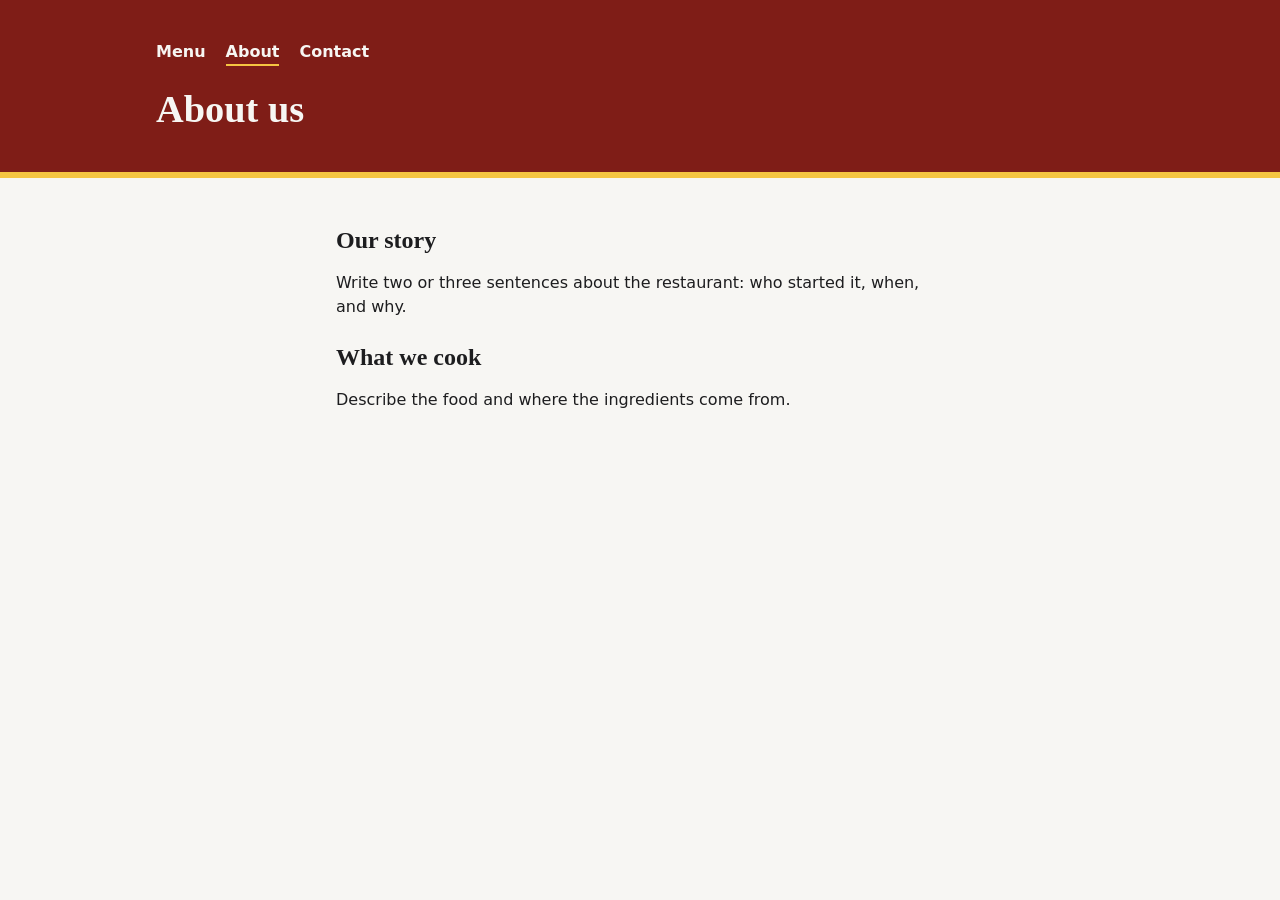
==== about.html @ f203fd42 "Add files via upload" ====
<!DOCTYPE html>
<html lang="en">
<head>
  <meta charset="UTF-8">
  <meta name="viewport" content="width=device-width, initial-scale=1">
  <title>About: Mama Pili’s Kitchen</title>
  <link rel="stylesheet" href="style.css">
</head>
<body>
  <header class="hero">
    <div class="wrap">
      <nav class="nav" aria-label="Main">
        <a href="index.html">Menu</a>
        <a href="about.html" aria-current="page">About</a>
        <a href="contact.html">Contact</a>
      </nav>
      <h1>About us</h1>
    </div>
  </header>
  <main class="wrap page">
    <h2>Our story</h2>
    <p>Write two or three sentences about the restaurant: who started it, when, and why.</p>
    <h2>What we cook</h2>
    <p>Describe the food and where the ingredients come from.</p>
  </main>
</body>
</html>
---- style.css ----
/* ===== Colours and fonts: change these first and watch the page update ===== */
:root {
   --ink: #1d1d1f;
  --leaf: #b3261e;
  --leaf-dark: #7f1d17;
  --sun: #f5c542;
  --sun-dark: #e0ad22;
  --paper: #f7f6f3;
  --line: #dddad3;
  --muted: #5d5a54;
  --display: Georgia, "Times New Roman", serif;
  --body: system-ui, -apple-system, "Segoe UI", Roboto, sans-serif;
}

/* ===== Base ===== */
* { box-sizing: border-box; }

body {
  margin: 0;
  padding-bottom: 4rem;            /* room for the phone cart bar */
  font-family: var(--body);
  color: var(--ink);
  background: var(--paper);
  line-height: 1.5;
}

h1, h2, h3 { font-family: var(--display); line-height: 1.2; }
[hidden] { display: none !important; }

.wrap {
  max-width: 1000px;
  margin: 0 auto;
  padding: 0 1rem;
}

/* ===== Header ===== */
.hero {
  background: var(--leaf-dark);
  color: var(--paper);
  padding: 2.5rem 0 2rem;
  border-bottom: 6px solid var(--sun);
}
.hero h1 { margin: 0 0 0.5rem; font-size: 2.4rem; }
.hero p { margin: 0.25rem 0; max-width: 34rem; }
.hours { opacity: 0.85; font-size: 0.95rem; }

/* ===== Page layout: one column on phones ===== */
.layout {
  display: grid;
  gap: 2rem;
  padding-top: 1rem;
  padding-bottom: 2rem;
}

/* ===== Menu ===== */
#menu h2 {
  margin: 1.5rem 0 0.25rem;
  padding-bottom: 0.3rem;
  border-bottom: 2px solid var(--ink);
  font-size: 1.5rem;
}

.item {
  display: flex;
  justify-content: space-between;
  align-items: center;
  gap: 1rem;
  padding: 0.9rem 0;
  border-bottom: 1px solid var(--line);
}
.item > img {
  width: 5rem;
  height: 5rem;
  flex: 0 0 5rem;
  object-fit: cover;
  border-radius: 6px;
}
.item .info { flex: 1; min-width: 0; }
.item h3 { margin: 0; font-size: 1.1rem; }
.item p { margin: 0.2rem 0 0; color: var(--muted); font-size: 0.92rem; max-width: 30rem; }

.buy { display: flex; flex-direction: column; align-items: flex-end; gap: 0.3rem; }
.price { font-weight: 700; white-space: nowrap; }

button { font: inherit; cursor: pointer; border: 0; border-radius: 6px; }

.add {
  padding: 0.5rem 1rem;
  background: var(--sun);
  color: var(--ink);
  font-weight: 700;
}
.add:hover { background: var(--sun-dark); }

/* ===== Order panel ===== */
.order {
  background: #fff;
  border: 2px solid var(--ink);
  border-radius: 6px;
  padding: 1rem 1.25rem 1.25rem;
  height: fit-content;
}
.order h2 { margin: 0 0 0.75rem; font-size: 1.4rem; }

.type { border: 0; padding: 0; margin: 0 0 0.75rem; }
.type legend { font-weight: 700; padding: 0; margin-bottom: 0.25rem; }
.type label { display: inline-block; margin-right: 1.25rem; }

#cart-items { list-style: none; margin: 0; padding: 0; }
#cart-items li {
  display: flex;
  justify-content: space-between;
  align-items: center;
  gap: 0.5rem;
  padding: 0.5rem 0;
  border-bottom: 1px solid var(--line);
}
#cart-items .empty { color: var(--muted); }

.qty button {
  width: 1.9rem;
  height: 1.9rem;
  background: var(--line);
  font-weight: 700;
}

#fee-note { margin: 0.5rem 0 0; color: var(--muted); font-size: 0.9rem; }
.total { font-size: 1.2rem; margin: 0.75rem 0 1rem; }

.order label { display: block; margin-bottom: 0.75rem; font-weight: 600; }
.order input[type="text"],
.order input[type="tel"] {
  display: block;
  width: 100%;
  margin-top: 0.25rem;
  padding: 0.6rem;
  font: inherit;
  border: 1px solid var(--muted);
  border-radius: 6px;
}

#send {
  width: 100%;
  padding: 0.8rem;
  background: var(--leaf);
  color: #fff;
  font-weight: 700;
}
#send:hover { background: var(--leaf-dark); }

#message { min-height: 1.5rem; margin: 0.6rem 0 0; color: #a4261c; font-weight: 600; }

/* ===== Keyboard focus ===== */
button:focus-visible,
input:focus-visible,
a:focus-visible {
  outline: 3px solid var(--sun-dark);
  outline-offset: 2px;
}

/* ===== Footer and phone cart bar ===== */
footer { padding-bottom: 1.5rem; color: var(--muted); font-size: 0.92rem; }

.cart-bar {
  position: fixed;
  left: 0;
  right: 0;
  bottom: 0;
  padding: 0.9rem 1rem;
  background: var(--ink);
  color: var(--paper);
  text-align: center;
  font-weight: 700;
  text-decoration: none;
}

/* ===== Wider screens: menu on the left, order panel on the right ===== */
@media (min-width: 800px) {
  body { padding-bottom: 0; }
  .layout { grid-template-columns: 1fr 340px; align-items: start; }
  .order { position: sticky; top: 1rem; }
  .cart-bar { display: none; }
}
.filters { display: flex; flex-wrap: wrap; gap: 0.5rem; margin-top: 1rem; }
.filters button {
  padding: 0.45rem 1rem;
  background: #fff;
  color: var(--ink);
  border: 2px solid var(--ink);
  font-weight: 600;
}
.filters button.active { background: var(--ink); color: var(--paper); }
.order textarea {
  display: block;
  width: 100%;
  margin-top: 0.25rem;
  padding: 0.6rem;
  font: inherit;
  border: 1px solid var(--muted);
  border-radius: 6px;
  resize: vertical;
} 
.status {
  display: inline-block;
  margin: 0.5rem 0 0;
  padding: 0.3rem 0.8rem;
  border-radius: 999px;
  font-weight: 700;
  font-size: 0.9rem;
}
.status.open { background: var(--sun); color: var(--ink); }
.status.closed { background: #fff; color: #8a1f17; }
.nav { display: flex; gap: 1.25rem; margin-bottom: 1.25rem; }
.nav a {
  color: var(--paper);
  text-decoration: none;
  font-weight: 600;
  border-bottom: 2px solid transparent;
}
.nav a:hover,
.nav a[aria-current="page"] { border-bottom-color: var(--sun); }

.page { display: block; max-width: 40rem; padding-top: 1.5rem; padding-bottom: 2rem; }
.page h2 { margin: 1.5rem 0 0.25rem; }
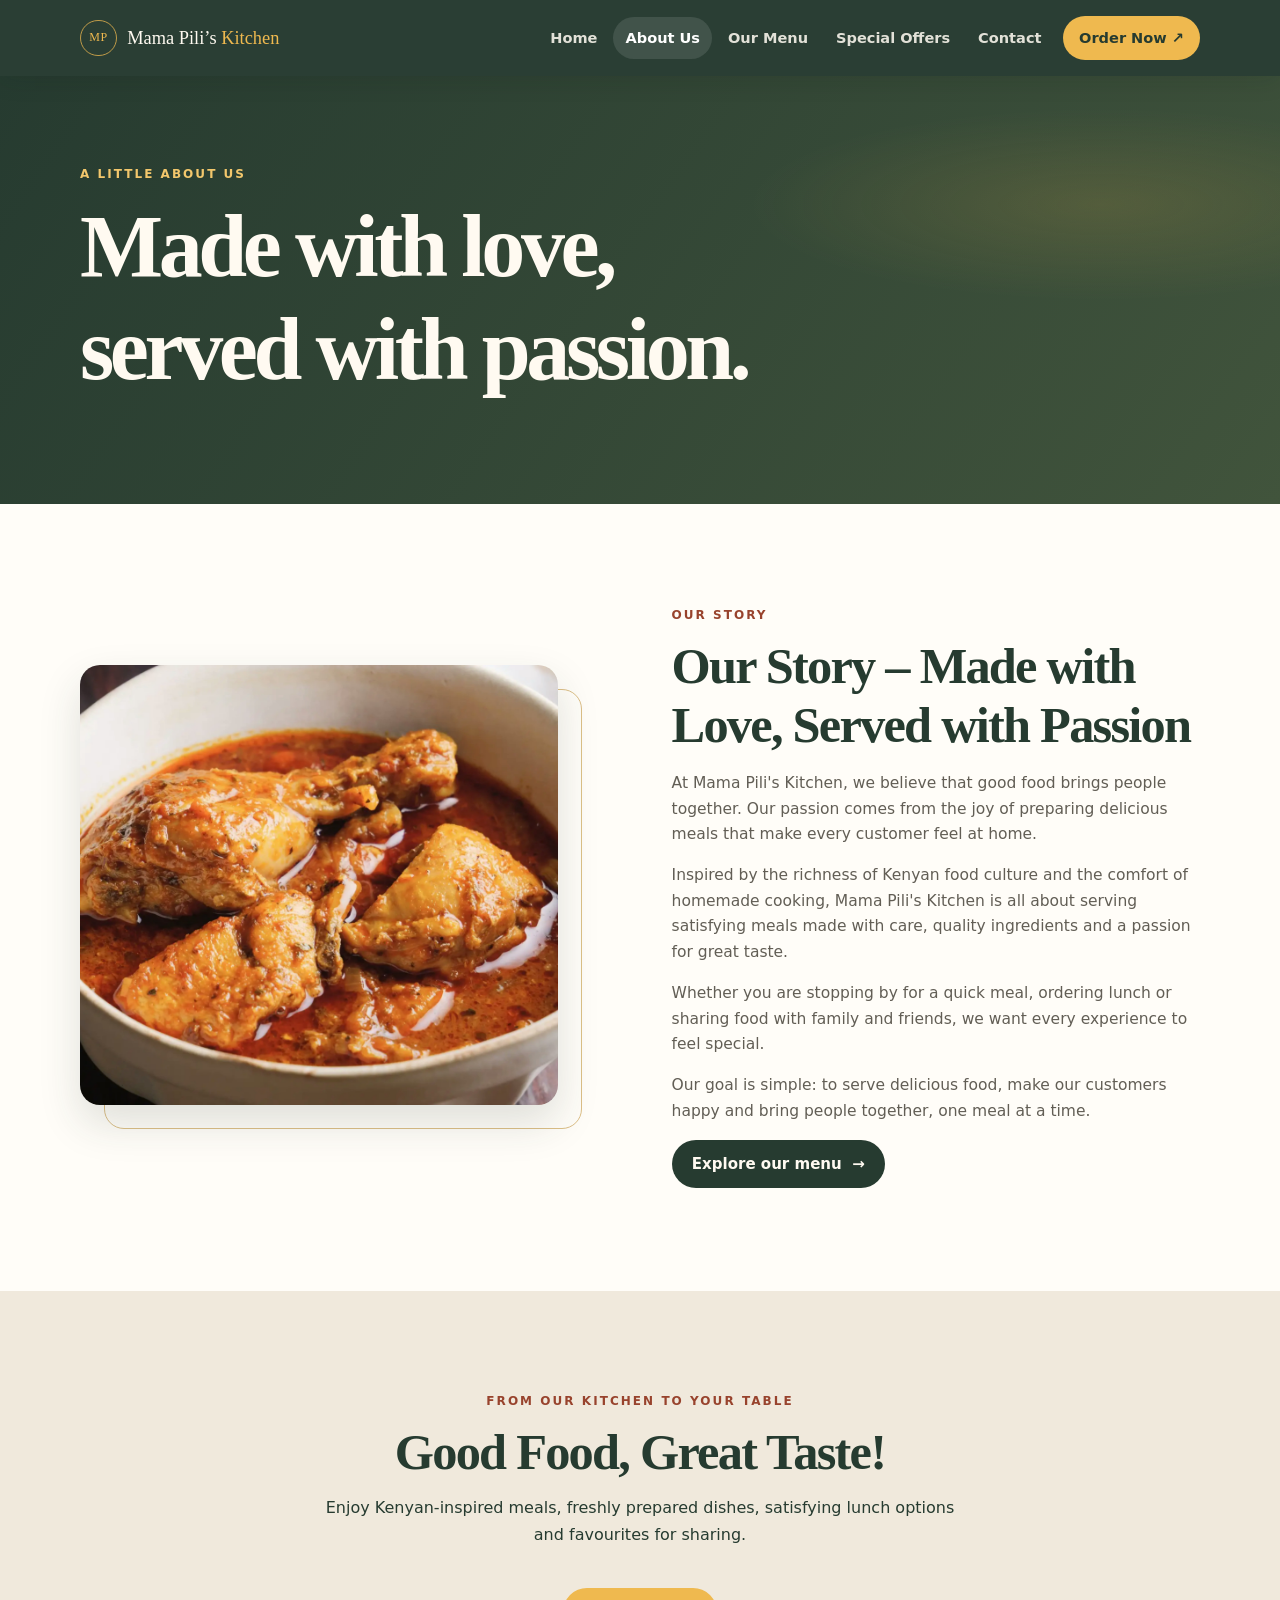
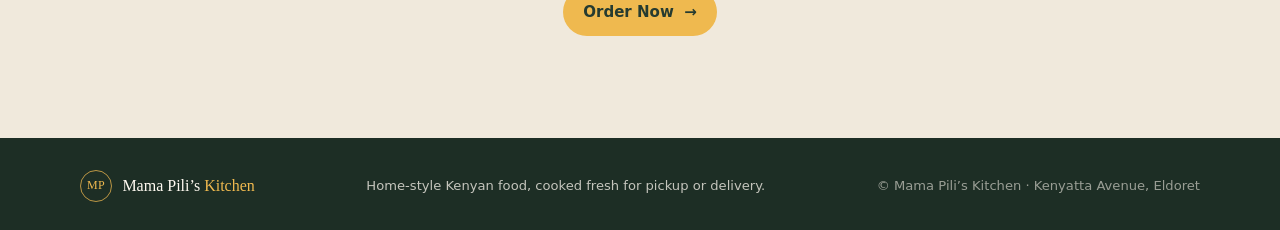
==== commit 20509a4a: "Add files via upload" ====
--- a/about.html
+++ b/about.html
@@ -3,25 +3,47 @@
 <head>
   <meta charset="UTF-8">
   <meta name="viewport" content="width=device-width, initial-scale=1">
-  <title>About: Mama Pili’s Kitchen</title>
+  <meta name="theme-color" content="#263b30">
+  <title>Our Story | Mama Pili’s Kitchen</title>
   <link rel="stylesheet" href="style.css">
 </head>
 <body>
-  <header class="hero">
-    <div class="wrap">
-      <nav class="nav" aria-label="Main">
-        <a href="index.html">Menu</a>
-        <a href="about.html" aria-current="page">About</a>
-        <a href="contact.html">Contact</a>
+  <div class="nav-shell">
+    <div class="wrap nav-wrap">
+      <a class="brand" href="index.html#home" aria-label="Mama Pili's Kitchen home"><span class="brand-mark" aria-hidden="true">MP</span><span>Mama Pili’s <strong>Kitchen</strong></span></a>
+      <button class="nav-toggle" type="button" aria-expanded="false" aria-controls="main-nav" aria-label="Open navigation"><span></span><span></span><span></span></button>
+      <nav class="nav" id="main-nav" aria-label="Main navigation">
+        <a href="index.html#home">Home</a><a href="index.html#about" aria-current="page">About Us</a><a href="index.html#menu">Our Menu</a><a href="index.html#offers">Special Offers</a><a href="index.html#contact">Contact</a><a class="nav-order" href="index.html#order">Order Now <span aria-hidden="true">↗</span></a>
       </nav>
-      <h1>About us</h1>
     </div>
+  </div>
+  <header class="subpage-header">
+    <div class="wrap subpage-title"><p class="eyebrow">A little about us</p><h1>Made with love,<br>served with passion.</h1></div>
   </header>
-  <main class="wrap page">
-    <h2>Our story</h2>
-    <p>Write two or three sentences about the restaurant: who started it, when, and why.</p>
-    <h2>What we cook</h2>
-    <p>Describe the food and where the ingredients come from.</p>
+  <main>
+    <section class="section story-section">
+      <div class="wrap story-grid">
+        <div class="story-photo"><img src="images/chicken-stew.jpg.jpg" alt="Home-style chicken stew, freshly prepared"></div>
+        <div class="story-copy">
+          <p class="eyebrow eyebrow-dark">Our story</p>
+          <h2>Our Story – Made with Love, Served with Passion</h2>
+          <p>At Mama Pili's Kitchen, we believe that good food brings people together. Our passion comes from the joy of preparing delicious meals that make every customer feel at home.</p>
+          <p>Inspired by the richness of Kenyan food culture and the comfort of homemade cooking, Mama Pili's Kitchen is all about serving satisfying meals made with care, quality ingredients and a passion for great taste.</p>
+          <p>Whether you are stopping by for a quick meal, ordering lunch or sharing food with family and friends, we want every experience to feel special.</p>
+          <p>Our goal is simple: to serve delicious food, make our customers happy and bring people together, one meal at a time.</p>
+          <a class="button button-dark" href="index.html#menu">Explore our menu <span aria-hidden="true">→</span></a>
+        </div>
+      </div>
+    </section>
+    <section class="about-food section">
+      <div class="wrap section-heading centered">
+        <p class="eyebrow eyebrow-dark">From our kitchen to your table</p><h2>Good Food, Great Taste!</h2>
+        <p>Enjoy Kenyan-inspired meals, freshly prepared dishes, satisfying lunch options and favourites for sharing.</p>
+        <a class="button button-primary" href="index.html#order">Order Now <span aria-hidden="true">→</span></a>
+      </div>
+    </section>
   </main>
+  <footer class="site-footer"><div class="wrap footer-inner"><a class="brand footer-brand" href="index.html#home"><span class="brand-mark" aria-hidden="true">MP</span><span>Mama Pili’s <strong>Kitchen</strong></span></a><p>Home-style Kenyan food, cooked fresh for pickup or delivery.</p><p class="copyright">© Mama Pili’s Kitchen · Kenyatta Avenue, Eldoret</p></div></footer>
+  <script src="script.js"></script>
 </body>
-</html>+</html>
--- a/style.css
+++ b/style.css
@@ -1,224 +1,350 @@
-/* ===== Colours and fonts: change these first and watch the page update ===== */
 :root {
-   --ink: #1d1d1f;
-  --leaf: #b3261e;
-  --leaf-dark: #7f1d17;
-  --sun: #f5c542;
-  --sun-dark: #e0ad22;
-  --paper: #f7f6f3;
-  --line: #dddad3;
-  --muted: #5d5a54;
+  --ink: #263b30;
+  --ink-soft: #3e5144;
+  --leaf: #c65a35;
+  --leaf-dark: #98432d;
+  --sun: #efb94f;
+  --paper: #f8f4ec;
+  --paper-deep: #f0e9dc;
+  --white: #fffdf8;
+  --line: #e6ddce;
+  --muted: #716b60;
   --display: Georgia, "Times New Roman", serif;
-  --body: system-ui, -apple-system, "Segoe UI", Roboto, sans-serif;
-}
-
-/* ===== Base ===== */
+  --body: "Trebuchet MS", system-ui, -apple-system, "Segoe UI", sans-serif;
+}
+
 * { box-sizing: border-box; }
-
+html { scroll-behavior: smooth; scroll-padding-top: 5.5rem; }
 body {
   margin: 0;
-  padding-bottom: 4rem;            /* room for the phone cart bar */
-  font-family: var(--body);
+  padding-bottom: 4.25rem;
   color: var(--ink);
   background: var(--paper);
-  line-height: 1.5;
-}
-
-h1, h2, h3 { font-family: var(--display); line-height: 1.2; }
+  font-family: var(--body);
+  line-height: 1.65;
+}
 [hidden] { display: none !important; }
-
-.wrap {
-  max-width: 1000px;
-  margin: 0 auto;
-  padding: 0 1rem;
-}
-
-/* ===== Header ===== */
+img { display: block; max-width: 100%; }
+a { color: inherit; }
+h1, h2, h3 { font-family: var(--display); line-height: 1.17; }
+h1, h2, h3, p { margin-top: 0; }
+.wrap { width: min(1120px, calc(100% - 2.5rem)); margin: 0 auto; }
+.section { padding: clamp(4rem, 8vw, 7rem) 0; }
+.centered { text-align: center; }
+
+/* Navigation */
+.nav-shell {
+  position: sticky;
+  z-index: 20;
+  top: 0;
+  background: rgba(38, 59, 48, 0.98);
+  color: #fffaf1;
+  box-shadow: 0 5px 22px rgba(16, 29, 21, 0.12);
+}
+.nav-wrap { min-height: 76px; display: flex; align-items: center; justify-content: space-between; gap: 1.5rem; }
+.brand { display: inline-flex; align-items: center; gap: 0.65rem; color: #fffaf1; text-decoration: none; font-family: var(--display); font-size: 1.15rem; white-space: nowrap; }
+.brand strong { color: var(--sun); font-weight: 400; }
+.brand-mark { width: 2.3rem; height: 2.3rem; display: grid; place-items: center; border: 1px solid rgba(239,185,79,.75); border-radius: 50%; color: var(--sun); font-size: .75rem; letter-spacing: .03em; }
+.nav { display: flex; align-items: center; justify-content: flex-end; gap: .25rem; }
+.nav a { padding: .55rem .75rem; border-radius: 999px; color: rgba(255,250,241,.87); text-decoration: none; font-size: .91rem; font-weight: 600; transition: background .2s ease, color .2s ease, transform .2s ease; }
+.nav a:hover, .nav a[aria-current="page"] { color: #fff; background: rgba(255,255,255,.11); }
+.nav a:hover { transform: translateY(-1px); }
+.nav a.nav-order { margin-left: .35rem; padding: .62rem 1rem; color: var(--ink); background: var(--sun); }
+.nav a.nav-order:hover { background: #f5ca72; }
+.nav-toggle { display: none; }
+
+/* Landing hero */
 .hero {
-  background: var(--leaf-dark);
-  color: var(--paper);
-  padding: 2.5rem 0 2rem;
-  border-bottom: 6px solid var(--sun);
-}
-.hero h1 { margin: 0 0 0.5rem; font-size: 2.4rem; }
-.hero p { margin: 0.25rem 0; max-width: 34rem; }
-.hours { opacity: 0.85; font-size: 0.95rem; }
-
-/* ===== Page layout: one column on phones ===== */
-.layout {
-  display: grid;
-  gap: 2rem;
-  padding-top: 1rem;
-  padding-bottom: 2rem;
-}
-
-/* ===== Menu ===== */
-#menu h2 {
-  margin: 1.5rem 0 0.25rem;
-  padding-bottom: 0.3rem;
-  border-bottom: 2px solid var(--ink);
-  font-size: 1.5rem;
-}
-
-.item {
+  min-height: min(700px, calc(100svh - 76px));
+  position: relative;
   display: flex;
-  justify-content: space-between;
   align-items: center;
-  gap: 1rem;
-  padding: 0.9rem 0;
-  border-bottom: 1px solid var(--line);
-}
-.item > img {
-  width: 5rem;
-  height: 5rem;
-  flex: 0 0 5rem;
-  object-fit: cover;
-  border-radius: 6px;
-}
+  overflow: hidden;
+  color: #fffaf1;
+  background: #263b30;
+}
+.hero-image, .hero-shade { position: absolute; inset: 0; width: 100%; height: 100%; }
+.hero-image { object-fit: cover; object-position: center 54%; animation: hero-zoom 14s ease-in-out infinite alternate; }
+.hero-shade { background: linear-gradient(90deg, rgba(20,33,26,.88) 0%, rgba(25,39,30,.76) 43%, rgba(27,39,30,.25) 100%), linear-gradient(0deg, rgba(20,33,26,.36), transparent 55%); }
+.hero-content { position: relative; z-index: 1; padding-top: 5rem; padding-bottom: 5.5rem; animation: rise-in .7s ease both; }
+.hero-content > * { max-width: 620px; }
+.eyebrow { margin-bottom: .85rem; color: #f3c76c; font-size: .75rem; font-weight: 800; letter-spacing: .17em; line-height: 1.4; text-transform: uppercase; }
+.eyebrow span { display: inline-block; width: 1.55rem; height: 2px; margin: 0 .45rem .22rem 0; background: currentColor; }
+.eyebrow-dark { color: var(--leaf-dark); }
+.hero h1 { margin: 0 0 .8rem; font-size: clamp(3.2rem, 8vw, 6.4rem); line-height: .98; letter-spacing: -.055em; }
+.hero h2 { margin: 0 0 1rem; color: var(--sun); font-size: clamp(1.35rem, 3vw, 2rem); font-weight: 400; }
+.hero-copy { max-width: 570px; margin-bottom: 1.65rem; color: rgba(255,250,241,.88); font-size: 1.04rem; }
+.hero-actions { display: flex; flex-wrap: wrap; gap: .75rem; margin-bottom: 1.6rem; }
+.button { min-height: 48px; display: inline-flex; align-items: center; justify-content: center; gap: .65rem; padding: .75rem 1.2rem; border: 1px solid transparent; border-radius: 999px; font: 700 .94rem var(--body); text-decoration: none; transition: transform .2s ease, box-shadow .2s ease, background .2s ease, color .2s ease; }
+.button:hover { transform: translateY(-3px); box-shadow: 0 9px 22px rgba(20,33,26,.2); }
+.button-primary { background: var(--sun); color: var(--ink); }
+.button-primary:hover { background: #f6ca70; }
+.button-light { border-color: rgba(255,250,241,.7); color: #fffaf1; background: rgba(255,255,255,.06); }
+.button-light:hover { color: var(--ink); background: #fffaf1; }
+.button-dark { color: #fffaf1; background: var(--ink); }
+.button-dark:hover { background: var(--leaf-dark); }
+.hero-hours { margin: 0; color: rgba(255,250,241,.8); font-size: .9rem; }
+.hero-hours span:first-child { padding-right: .25rem; color: var(--sun); }
+.hero-dot { padding: 0 .45rem; color: var(--sun); }
+.hero-scroll { position: absolute; z-index: 1; right: max(2rem, calc((100% - 1120px) / 2)); bottom: 1.8rem; display: flex; align-items: center; gap: .7rem; color: rgba(255,250,241,.8); text-decoration: none; font-size: .75rem; letter-spacing: .08em; text-transform: uppercase; }
+.hero-scroll span { width: 1.25rem; height: 1.9rem; display: block; border: 1px solid rgba(255,250,241,.62); border-radius: 999px; }
+.hero-scroll span::after { width: 3px; height: 5px; display: block; margin: .35rem auto; border-radius: 4px; background: var(--sun); content: ""; animation: scroll-dot 1.5s ease-in-out infinite; }
+
+/* Story and featured dishes */
+.story-section { background: var(--white); }
+.story-grid { display: grid; grid-template-columns: minmax(0, .95fr) minmax(0, 1fr); align-items: center; gap: clamp(2.5rem, 7vw, 6rem); }
+.story-photo { position: relative; padding: 0 1.5rem 1.5rem 0; }
+.story-photo::before { position: absolute; inset: 1.5rem 0 0 1.5rem; border: 1px solid #dcbf87; border-radius: 20px; content: ""; }
+.story-photo > img { position: relative; z-index: 1; width: 100%; height: 440px; border-radius: 20px; object-fit: cover; box-shadow: 0 18px 42px rgba(39,56,47,.15); }
+.photo-note { position: absolute; z-index: 2; right: -.5rem; bottom: 2.8rem; display: flex; align-items: center; gap: .65rem; padding: .85rem 1rem; border-radius: 14px; color: var(--ink); background: var(--sun); box-shadow: 0 8px 20px rgba(39,56,47,.12); font-family: var(--display); font-size: .95rem; line-height: 1.3; }
+.note-icon { font-size: 1.35rem; }
+.story-copy h2, .section-heading h2, .steps-intro h2, .contact-copy h2, .contact-cta h2 { margin-bottom: 1rem; font-size: clamp(2rem, 4vw, 3.15rem); letter-spacing: -.035em; }
+.story-copy > p:not(.eyebrow) { color: #625e55; font-size: .97rem; }
+.story-copy .text-link { margin-top: .5rem; }
+.text-link { display: inline-flex; align-items: center; gap: .5rem; color: var(--leaf-dark); font-weight: 800; text-decoration: none; }
+.text-link:hover { color: var(--leaf); }
+.food-section { background: var(--paper); }
+.section-heading { max-width: 650px; margin: 0 auto 2.7rem; }
+.section-heading h2 { margin-bottom: .8rem; }
+.section-heading > p:last-child { margin-bottom: 0; color: var(--muted); }
+.food-cards { display: grid; grid-template-columns: repeat(3, minmax(0, 1fr)); gap: 1.35rem; }
+.food-card { overflow: hidden; border: 1px solid var(--line); border-radius: 18px; background: var(--white); box-shadow: 0 9px 26px rgba(39,56,47,.06); transition: transform .25s ease, box-shadow .25s ease; }
+.food-card:hover { transform: translateY(-6px); box-shadow: 0 17px 36px rgba(39,56,47,.12); }
+.food-card-image { position: relative; display: block; height: 230px; overflow: hidden; }
+.food-card-image img, .offer-card > img { width: 100%; height: 100%; object-fit: cover; transition: transform .55s cubic-bezier(.2,.7,.2,1); }
+.food-card:hover .food-card-image img, .offer-card:hover > img { transform: scale(1.06); }
+.food-tag, .offer-label { position: absolute; top: .85rem; left: .85rem; padding: .35rem .7rem; border-radius: 999px; color: var(--ink); background: var(--sun); font-size: .7rem; font-weight: 800; letter-spacing: .02em; }
+.food-card-copy { display: flex; align-items: flex-start; justify-content: space-between; gap: .6rem; padding: 1.1rem 1rem 1.25rem; }
+.food-card-copy h3 { margin-bottom: .35rem; font-size: 1.18rem; }
+.food-card-copy p { margin: 0; color: var(--muted); font-size: .85rem; line-height: 1.5; }
+.food-price { flex: 0 0 auto; padding-top: .1rem; color: var(--leaf-dark); font-weight: 800; white-space: nowrap; }
+.center-action { margin-top: 2rem; text-align: center; }
+
+/* Offers */
+.offers-section { position: relative; overflow: hidden; color: #fffaf1; background: var(--ink); }
+.offers-section::after { position: absolute; top: -11rem; right: -9rem; width: 25rem; height: 25rem; border: 1px solid rgba(239,185,79,.13); border-radius: 50%; content: ""; pointer-events: none; }
+.offers-section .section-heading { position: relative; z-index: 1; }
+.offers-section .section-heading > p:last-child { color: rgba(255,250,241,.7); }
+.offer-cards { position: relative; z-index: 1; display: grid; grid-template-columns: repeat(4, minmax(0, 1fr)); gap: 1rem; }
+.offer-card { overflow: hidden; border: 1px solid rgba(255,255,255,.13); border-radius: 16px; background: rgba(255,255,255,.06); transition: transform .25s ease, background .25s ease; }
+.offer-card:hover { transform: translateY(-5px); background: rgba(255,255,255,.1); }
+.offer-card > img { height: 150px; }
+.offer-body { position: relative; min-height: 220px; padding: 1rem; }
+.offer-label { position: static; display: inline-block; margin-bottom: .65rem; color: var(--ink); }
+.offer-body h3 { margin-bottom: .45rem; color: #fffaf1; font-size: 1.2rem; }
+.offer-body p { min-height: 2.8rem; margin-bottom: .8rem; color: rgba(255,250,241,.7); font-size: .86rem; }
+.offer-body a { display: inline-flex; gap: .4rem; color: var(--sun); font-size: .82rem; font-weight: 800; text-decoration: none; }
+.offer-body a:hover { color: #fff; }
+
+/* Why us and ordering steps */
+.why-section { background: var(--white); }
+.why-grid { display: grid; grid-template-columns: repeat(4, minmax(0, 1fr)); gap: 1rem; }
+.why-card { padding: 1.5rem 1.15rem; border: 1px solid var(--line); border-radius: 16px; background: #fff; transition: transform .22s ease, box-shadow .22s ease; }
+.why-card:hover { transform: translateY(-5px); box-shadow: 0 13px 28px rgba(39,56,47,.09); }
+.why-icon { width: 2.8rem; height: 2.8rem; display: grid; place-items: center; margin-bottom: 1rem; border-radius: 12px; color: var(--leaf-dark); background: #f8e9d8; font-size: 1.35rem; }
+.why-card:nth-child(even) .why-icon { color: #4a654c; background: #e9eee2; }
+.why-card h3 { margin-bottom: .5rem; font-size: 1.18rem; }
+.why-card p { margin: 0; color: var(--muted); font-size: .88rem; }
+.steps-section { color: #fffaf1; background: linear-gradient(120deg, #324b3a, #263b30); }
+.steps-wrap { display: grid; grid-template-columns: .8fr 1.2fr; align-items: center; gap: 5rem; }
+.steps-intro h2 { margin-bottom: .6rem; }
+.steps-intro > p:not(.eyebrow) { color: rgba(255,250,241,.72); }
+.steps-intro .button { margin-top: .65rem; }
+.steps-list { margin: 0; padding: 0; list-style: none; }
+.steps-list li { display: flex; align-items: flex-start; gap: 1.2rem; padding: 1.2rem 0; border-bottom: 1px solid rgba(255,255,255,.18); }
+.steps-list li:last-child { border-bottom: 0; }
+.step-number { color: var(--sun); font-family: var(--display); font-size: 1.8rem; line-height: 1; }
+.steps-list h3 { margin-bottom: .35rem; font-size: 1.3rem; }
+.steps-list p { margin: 0; color: rgba(255,250,241,.72); font-size: .9rem; }
+
+/* Existing menu and cart */
+.menu-section { background: var(--paper); }
+.menu-heading { max-width: none; display: flex; align-items: flex-end; justify-content: space-between; gap: 1rem; }
+.menu-heading h2 { margin-bottom: .45rem; }
+.menu-heading p:last-child { margin-bottom: 0; color: var(--muted); }
+.menu-heading .text-link { margin-bottom: .35rem; white-space: nowrap; }
+.layout { display: grid; grid-template-columns: minmax(0, 1fr) 340px; align-items: start; gap: 1.75rem; }
+#menu { min-width: 0; scroll-margin-top: 6rem; }
+.group { margin-bottom: 1.1rem; padding: 1.1rem; border: 1px solid var(--line); border-radius: 18px; background: rgba(255,253,248,.88); box-shadow: 0 7px 22px rgba(39,56,47,.04); }
+#menu h2 { margin: 0 0 .7rem; padding: 0 0 .7rem; border-bottom: 1px solid var(--line); font-size: 1.55rem; }
+.filters { display: flex; flex-wrap: wrap; gap: .5rem; margin: 0 0 1rem; }
+.filters button { padding: .45rem .95rem; border: 1px solid #dcd1c0; border-radius: 999px; color: var(--ink); background: var(--white); font: 700 .85rem var(--body); cursor: pointer; transition: transform .18s ease, background .18s ease, color .18s ease; }
+.filters button:hover { transform: translateY(-2px); border-color: var(--leaf); }
+.filters button.active { border-color: var(--ink); color: #fffaf2; background: var(--ink); }
+.item { display: flex; align-items: center; gap: 1rem; padding: .8rem .35rem; border-bottom: 1px solid rgba(230,221,206,.65); transition: background .18s ease, transform .18s ease; }
+.item:last-child { border-bottom: 0; }
+.item:hover { transform: translateX(3px); background: #fffaf2; }
+.item > img { width: 5.25rem; height: 5.25rem; flex: 0 0 5.25rem; border-radius: 12px; object-fit: cover; box-shadow: 0 4px 12px rgba(39,56,47,.1); transition: transform .25s ease; }
+.item:hover > img { transform: scale(1.04); }
 .item .info { flex: 1; min-width: 0; }
-.item h3 { margin: 0; font-size: 1.1rem; }
-.item p { margin: 0.2rem 0 0; color: var(--muted); font-size: 0.92rem; max-width: 30rem; }
-
-.buy { display: flex; flex-direction: column; align-items: flex-end; gap: 0.3rem; }
-.price { font-weight: 700; white-space: nowrap; }
-
-button { font: inherit; cursor: pointer; border: 0; border-radius: 6px; }
-
-.add {
-  padding: 0.5rem 1rem;
-  background: var(--sun);
-  color: var(--ink);
-  font-weight: 700;
-}
-.add:hover { background: var(--sun-dark); }
-
-/* ===== Order panel ===== */
-.order {
-  background: #fff;
-  border: 2px solid var(--ink);
-  border-radius: 6px;
-  padding: 1rem 1.25rem 1.25rem;
-  height: fit-content;
-}
-.order h2 { margin: 0 0 0.75rem; font-size: 1.4rem; }
-
-.type { border: 0; padding: 0; margin: 0 0 0.75rem; }
-.type legend { font-weight: 700; padding: 0; margin-bottom: 0.25rem; }
-.type label { display: inline-block; margin-right: 1.25rem; }
-
-#cart-items { list-style: none; margin: 0; padding: 0; }
-#cart-items li {
-  display: flex;
-  justify-content: space-between;
-  align-items: center;
-  gap: 0.5rem;
-  padding: 0.5rem 0;
-  border-bottom: 1px solid var(--line);
-}
+.item h3 { margin: 0; font-size: 1.05rem; }
+.item p { margin: .2rem 0 0; color: var(--muted); font-size: .84rem; line-height: 1.45; }
+.buy { display: flex; flex-direction: column; align-items: flex-end; gap: .35rem; }
+.price { font-weight: 800; white-space: nowrap; }
+button { font: inherit; cursor: pointer; }
+.add { padding: .45rem .9rem; border: 0; border-radius: 999px; color: #fffaf2; background: var(--leaf); font-size: .84rem; font-weight: 800; box-shadow: 0 3px 8px rgba(145,64,43,.18); transition: transform .16s ease, background .16s ease, box-shadow .16s ease; }
+.add:hover { transform: translateY(-2px); background: var(--leaf-dark); box-shadow: 0 6px 12px rgba(145,64,43,.24); }
+.add:active { transform: scale(.96); }
+.order { position: sticky; top: 96px; height: fit-content; padding: 1.25rem; border: 1px solid var(--line); border-top: 4px solid var(--leaf); border-radius: 18px; background: var(--white); box-shadow: 0 12px 32px rgba(39,56,47,.1); scroll-margin-top: 6rem; }
+.order h2 { margin: 0 0 .75rem; font-size: 1.55rem; }
+.type { margin: 0 0 .75rem; padding: 0; border: 0; }
+.type legend { margin-bottom: .25rem; padding: 0; font-weight: 800; }
+.type label { display: inline-block; margin-right: 1rem; font-size: .92rem; }
+#cart-items { margin: 0; padding: 0; list-style: none; }
+#cart-items li { display: flex; align-items: center; justify-content: space-between; gap: .5rem; padding: .5rem 0; border-bottom: 1px solid var(--line); font-size: .86rem; }
 #cart-items .empty { color: var(--muted); }
-
-.qty button {
-  width: 1.9rem;
-  height: 1.9rem;
-  background: var(--line);
-  font-weight: 700;
-}
-
-#fee-note { margin: 0.5rem 0 0; color: var(--muted); font-size: 0.9rem; }
-.total { font-size: 1.2rem; margin: 0.75rem 0 1rem; }
-
-.order label { display: block; margin-bottom: 0.75rem; font-weight: 600; }
-.order input[type="text"],
-.order input[type="tel"] {
-  display: block;
-  width: 100%;
-  margin-top: 0.25rem;
-  padding: 0.6rem;
-  font: inherit;
-  border: 1px solid var(--muted);
-  border-radius: 6px;
-}
-
-#send {
-  width: 100%;
-  padding: 0.8rem;
-  background: var(--leaf);
-  color: #fff;
-  font-weight: 700;
-}
-#send:hover { background: var(--leaf-dark); }
-
-#message { min-height: 1.5rem; margin: 0.6rem 0 0; color: #a4261c; font-weight: 600; }
-
-/* ===== Keyboard focus ===== */
-button:focus-visible,
-input:focus-visible,
-a:focus-visible {
-  outline: 3px solid var(--sun-dark);
-  outline-offset: 2px;
-}
-
-/* ===== Footer and phone cart bar ===== */
-footer { padding-bottom: 1.5rem; color: var(--muted); font-size: 0.92rem; }
-
-.cart-bar {
-  position: fixed;
-  left: 0;
-  right: 0;
-  bottom: 0;
-  padding: 0.9rem 1rem;
-  background: var(--ink);
-  color: var(--paper);
-  text-align: center;
-  font-weight: 700;
-  text-decoration: none;
-}
-
-/* ===== Wider screens: menu on the left, order panel on the right ===== */
+.qty { display: inline-flex; align-items: center; gap: .35rem; white-space: nowrap; }
+.qty button { width: 1.85rem; height: 1.85rem; border: 0; border-radius: 7px; color: var(--ink); background: #f1e7d8; font-weight: 800; transition: transform .15s ease, background .15s ease; }
+.qty button:hover { transform: scale(1.08); background: var(--sun); }
+#fee-note { margin: .5rem 0 0; color: var(--muted); font-size: .82rem; }
+.total { margin: .75rem 0 1rem; font-size: 1.1rem; }
+.order > label { display: block; margin-bottom: .75rem; font-size: .9rem; font-weight: 700; }
+.order input[type="text"], .order input[type="tel"], .order textarea { display: block; width: 100%; margin-top: .25rem; padding: .62rem; border: 1px solid #d7cebf; border-radius: 9px; color: var(--ink); background: #fffdf9; font: 400 .95rem var(--body); transition: border-color .16s ease, box-shadow .16s ease; }
+.order textarea { resize: vertical; }
+.order input:focus, .order textarea:focus { border-color: var(--leaf); box-shadow: 0 0 0 3px rgba(198,90,53,.12); outline: none; }
+#send { width: 100%; padding: .8rem; border: 0; border-radius: 9px; color: #fff; background: var(--ink); font-weight: 800; transition: transform .16s ease, background .16s ease, box-shadow .16s ease; }
+#send:hover { transform: translateY(-2px); background: var(--leaf-dark); box-shadow: 0 7px 14px rgba(39,56,47,.18); }
+#message { min-height: 1.5rem; margin: .6rem 0 0; color: #a4261c; font-weight: 700; font-size: .87rem; }
+.status { display: inline-block; margin: .4rem 0 .7rem; padding: .25rem .7rem; border-radius: 999px; font-size: .82rem; font-weight: 800; }
+.status.open { color: #35523a; background: #e4efd9; }
+.status.closed { color: #8a321f; background: #f8e6db; }
+
+/* Contact and footer */
+.contact-section { color: #fffaf1; background: var(--leaf-dark); }
+.contact-grid { display: grid; grid-template-columns: 1.1fr .9fr; gap: clamp(2rem, 8vw, 7rem); align-items: center; }
+.contact-copy h2 { max-width: 520px; }
+.contact-copy > p:not(.eyebrow) { max-width: 450px; color: rgba(255,250,241,.78); }
+.contact-links { display: flex; flex-wrap: wrap; gap: .85rem; margin-top: 1.7rem; }
+.contact-links > a { display: flex; align-items: center; gap: .7rem; min-width: 210px; padding: .75rem .9rem; border: 1px solid rgba(255,250,241,.25); border-radius: 13px; color: #fffaf1; text-decoration: none; transition: background .2s ease, transform .2s ease; }
+.contact-links > a:hover { transform: translateY(-3px); background: rgba(255,255,255,.1); }
+.contact-icon { width: 2.5rem; height: 2.5rem; display: grid; place-items: center; border-radius: 10px; color: var(--ink); background: var(--sun); font-size: 1.2rem; }
+.contact-links small, .contact-links strong { display: block; }
+.contact-links small { color: rgba(255,250,241,.7); font-size: .72rem; }
+.contact-links strong { font-size: .9rem; }
+.contact-details { padding: 1.5rem; border: 1px solid rgba(255,250,241,.2); border-radius: 18px; background: rgba(255,255,255,.07); }
+.contact-details > div { display: flex; gap: 1rem; padding: .65rem 0; }
+.contact-details > div + div { margin-top: .85rem; padding-top: 1.25rem; border-top: 1px solid rgba(255,250,241,.19); }
+.detail-icon { width: 2.6rem; height: 2.6rem; flex: 0 0 2.6rem; display: grid; place-items: center; border-radius: 10px; color: var(--ink); background: var(--sun); font-size: 1.25rem; }
+.contact-details h3 { margin: 0 0 .2rem; font-size: 1.15rem; }
+.contact-details p { margin: 0; color: rgba(255,250,241,.77); font-size: .92rem; }
+.contact-details a { display: inline-block; margin-top: .35rem; color: var(--sun); font-size: .83rem; font-weight: 800; text-decoration: none; }
+.contact-details a:hover { color: #fff; }
+.contact-open-status { margin-top: .35rem !important; color: var(--sun) !important; font-size: .8rem !important; font-weight: 700; }
+.site-footer { padding: 2rem 0 1.75rem; color: rgba(255,250,241,.74); background: #1d2e25; }
+.footer-inner { display: flex; align-items: center; justify-content: space-between; gap: 1rem; flex-wrap: wrap; }
+.footer-inner > p { margin: 0; font-size: .82rem; }
+.footer-brand { font-size: 1rem; }
+.footer-brand .brand-mark { width: 2rem; height: 2rem; }
+.copyright { color: rgba(255,250,241,.55); }
+.contact-cta { background: var(--paper); }
+.contact-cta h2 { margin: 0 auto 1.4rem; }
+
+/* Supporting pages */
+.subpage-header { color: #fffaf1; background: radial-gradient(ellipse at 86% 30%, rgba(239,185,79,.14), transparent 22rem), linear-gradient(125deg,#263b30,#41543c); }
+.subpage-title { padding-top: clamp(3rem, 7vw, 6rem); padding-bottom: clamp(3.5rem, 8vw, 7rem); }
+.subpage-title h1 { margin: 0; font-size: clamp(3rem, 7vw, 5.5rem); letter-spacing: -.05em; }
+.about-food { color: var(--ink); background: var(--paper-deep); }
+.about-food .section-heading { margin-bottom: 0; }
+.about-food .button { margin-top: 1.5rem; }
+.page { display: block; max-width: 40rem; padding-top: 1.5rem; padding-bottom: 2rem; }
+
+/* Mobile order shortcut */
+.cart-bar { position: fixed; z-index: 15; right: 0; bottom: 0; left: 0; padding: .88rem 1rem; color: var(--paper); background: linear-gradient(110deg,#263b30,#43563c); text-align: center; font-weight: 800; text-decoration: none; box-shadow: 0 -5px 20px rgba(39,56,47,.18); transition: background .18s ease; }
+.cart-bar:hover { background: var(--leaf-dark); }
+
+/* Motion and accessibility */
+.reveal { opacity: 0; transform: translateY(20px); transition: opacity .65s ease, transform .65s cubic-bezier(.2,.7,.2,1); }
+.reveal.is-visible { opacity: 1; transform: translateY(0); }
+.reveal:nth-child(2) { transition-delay: 70ms; }
+.reveal:nth-child(3) { transition-delay: 130ms; }
+.reveal:nth-child(4) { transition-delay: 190ms; }
+button:focus-visible, input:focus-visible, textarea:focus-visible, a:focus-visible { outline: 3px solid var(--sun); outline-offset: 3px; }
+
+@keyframes rise-in { from { opacity: 0; transform: translateY(14px); } to { opacity: 1; transform: translateY(0); } }
+@keyframes hero-zoom { from { transform: scale(1); } to { transform: scale(1.045); } }
+@keyframes scroll-dot { 0%, 100% { transform: translateY(0); opacity: 1; } 70% { transform: translateY(7px); opacity: .2; } }
+
 @media (min-width: 800px) {
   body { padding-bottom: 0; }
-  .layout { grid-template-columns: 1fr 340px; align-items: start; }
-  .order { position: sticky; top: 1rem; }
   .cart-bar { display: none; }
 }
-.filters { display: flex; flex-wrap: wrap; gap: 0.5rem; margin-top: 1rem; }
-.filters button {
-  padding: 0.45rem 1rem;
-  background: #fff;
-  color: var(--ink);
-  border: 2px solid var(--ink);
-  font-weight: 600;
-}
-.filters button.active { background: var(--ink); color: var(--paper); }
-.order textarea {
-  display: block;
-  width: 100%;
-  margin-top: 0.25rem;
-  padding: 0.6rem;
-  font: inherit;
-  border: 1px solid var(--muted);
-  border-radius: 6px;
-  resize: vertical;
-} 
-.status {
-  display: inline-block;
-  margin: 0.5rem 0 0;
-  padding: 0.3rem 0.8rem;
-  border-radius: 999px;
-  font-weight: 700;
-  font-size: 0.9rem;
-}
-.status.open { background: var(--sun); color: var(--ink); }
-.status.closed { background: #fff; color: #8a1f17; }
-.nav { display: flex; gap: 1.25rem; margin-bottom: 1.25rem; }
-.nav a {
-  color: var(--paper);
-  text-decoration: none;
-  font-weight: 600;
-  border-bottom: 2px solid transparent;
-}
-.nav a:hover,
-.nav a[aria-current="page"] { border-bottom-color: var(--sun); }
-
-.page { display: block; max-width: 40rem; padding-top: 1.5rem; padding-bottom: 2rem; }
-.page h2 { margin: 1.5rem 0 0.25rem; }+@media (max-width: 940px) {
+  .nav-wrap { min-height: 70px; }
+  .nav a { padding-right: .58rem; padding-left: .58rem; font-size: .82rem; }
+  .nav a.nav-order { padding: .58rem .8rem; }
+  .offer-cards { grid-template-columns: repeat(2, minmax(0,1fr)); }
+  .offer-card > img { height: 180px; }
+  .offer-body { min-height: 195px; }
+  .why-grid { grid-template-columns: repeat(2,minmax(0,1fr)); }
+}
+@media (max-width: 760px) {
+  html { scroll-padding-top: 4.5rem; }
+  .wrap { width: min(100% - 2rem, 600px); }
+  .nav-wrap { min-height: 68px; }
+  .nav-toggle { width: 42px; height: 42px; display: flex; flex-direction: column; align-items: center; justify-content: center; gap: 5px; border: 1px solid rgba(255,255,255,.25); border-radius: 10px; color: #fff; background: transparent; }
+  .nav-toggle span { width: 18px; height: 2px; display: block; border-radius: 2px; background: currentColor; transition: transform .2s ease, opacity .2s ease; }
+  .nav-toggle[aria-expanded="true"] span:first-child { transform: translateY(7px) rotate(45deg); }
+  .nav-toggle[aria-expanded="true"] span:nth-child(2) { opacity: 0; }
+  .nav-toggle[aria-expanded="true"] span:last-child { transform: translateY(-7px) rotate(-45deg); }
+  .nav { position: absolute; top: 100%; right: 0; left: 0; display: none; flex-direction: column; align-items: stretch; gap: .2rem; padding: .7rem 1rem 1rem; background: var(--ink); box-shadow: 0 12px 18px rgba(16,29,21,.18); }
+  .nav.open { display: flex; }
+  .nav a { padding: .7rem .8rem; border-radius: 9px; font-size: .92rem; }
+  .nav a.nav-order { margin: .3rem 0 0; text-align: center; }
+  .hero { min-height: 670px; min-height: min(740px, calc(100svh - 68px)); }
+  .hero-image { object-position: 58% center; }
+  .hero-shade { background: linear-gradient(90deg, rgba(20,33,26,.87), rgba(20,33,26,.52)), linear-gradient(0deg, rgba(20,33,26,.48), transparent 70%); }
+  .hero-content { padding-top: 4rem; padding-bottom: 5rem; }
+  .hero h1 { font-size: clamp(3.2rem, 13vw, 5.3rem); }
+  .hero-copy { font-size: .95rem; }
+  .hero-scroll { display: none; }
+  .story-grid { grid-template-columns: 1fr; gap: 2.5rem; }
+  .story-photo { max-width: 520px; }
+  .story-photo > img { height: min(75vw, 420px); }
+  .story-copy h2, .section-heading h2, .steps-intro h2, .contact-copy h2, .contact-cta h2 { font-size: clamp(2rem, 8vw, 2.7rem); }
+  .food-cards { grid-template-columns: 1fr; }
+  .food-card { display: grid; grid-template-columns: minmax(130px,.75fr) 1fr; }
+  .food-card-image { height: 100%; min-height: 185px; }
+  .food-card-copy { flex-direction: column; justify-content: center; padding: 1rem; }
+  .steps-wrap { grid-template-columns: 1fr; gap: 2rem; }
+  .layout { grid-template-columns: 1fr; }
+  .order { position: static; }
+  .contact-grid { grid-template-columns: 1fr; gap: 2rem; }
+  .contact-links > a { flex: 1 1 210px; }
+  .subpage-title { padding-top: 3.5rem; padding-bottom: 4rem; }
+}
+@media (max-width: 480px) {
+  .brand { font-size: 1rem; }
+  .brand-mark { width: 2.05rem; height: 2.05rem; }
+  .hero { min-height: 650px; }
+  .hero-hours { max-width: 300px; font-size: .82rem; }
+  .hero-dot { padding: 0 .2rem; }
+  .section { padding: 3.8rem 0; }
+  .offer-cards, .why-grid { grid-template-columns: 1fr; }
+  .offer-card { display: grid; grid-template-columns: 115px minmax(0,1fr); }
+  .offer-card > img { height: 100%; min-height: 205px; }
+  .offer-body { min-height: 0; padding: .8rem; }
+  .offer-body h3 { font-size: 1.06rem; }
+  .offer-body p { min-height: 0; font-size: .8rem; }
+  .food-card { grid-template-columns: 115px minmax(0,1fr); }
+  .food-card-image { min-height: 170px; }
+  .food-card-copy h3 { font-size: 1.02rem; }
+  .food-card-copy p { font-size: .8rem; }
+  .food-tag { top: .5rem; left: .5rem; padding: .28rem .5rem; font-size: .62rem; }
+  .menu-heading { align-items: flex-start; }
+  .menu-heading .text-link { display: none; }
+  .group { padding: .75rem; }
+  .item { gap: .58rem; padding: .7rem .1rem; }
+  .item > img { width: 4rem; height: 4rem; flex-basis: 4rem; border-radius: 9px; }
+  .item h3 { font-size: .93rem; }
+  .item p { font-size: .75rem; }
+  .buy { gap: .2rem; font-size: .82rem; }
+  .add { padding: .38rem .7rem; font-size: .77rem; }
+  .price { font-size: .83rem; }
+  .contact-details { padding: 1.1rem; }
+  .footer-inner { align-items: flex-start; flex-direction: column; }
+  .copyright { padding-bottom: .4rem; }
+}
+@media (prefers-reduced-motion: reduce) {
+  *, *::before, *::after { scroll-behavior: auto !important; animation-duration: .01ms !important; animation-iteration-count: 1 !important; transition-duration: .01ms !important; }
+  .reveal { opacity: 1; transform: none; }
+}
